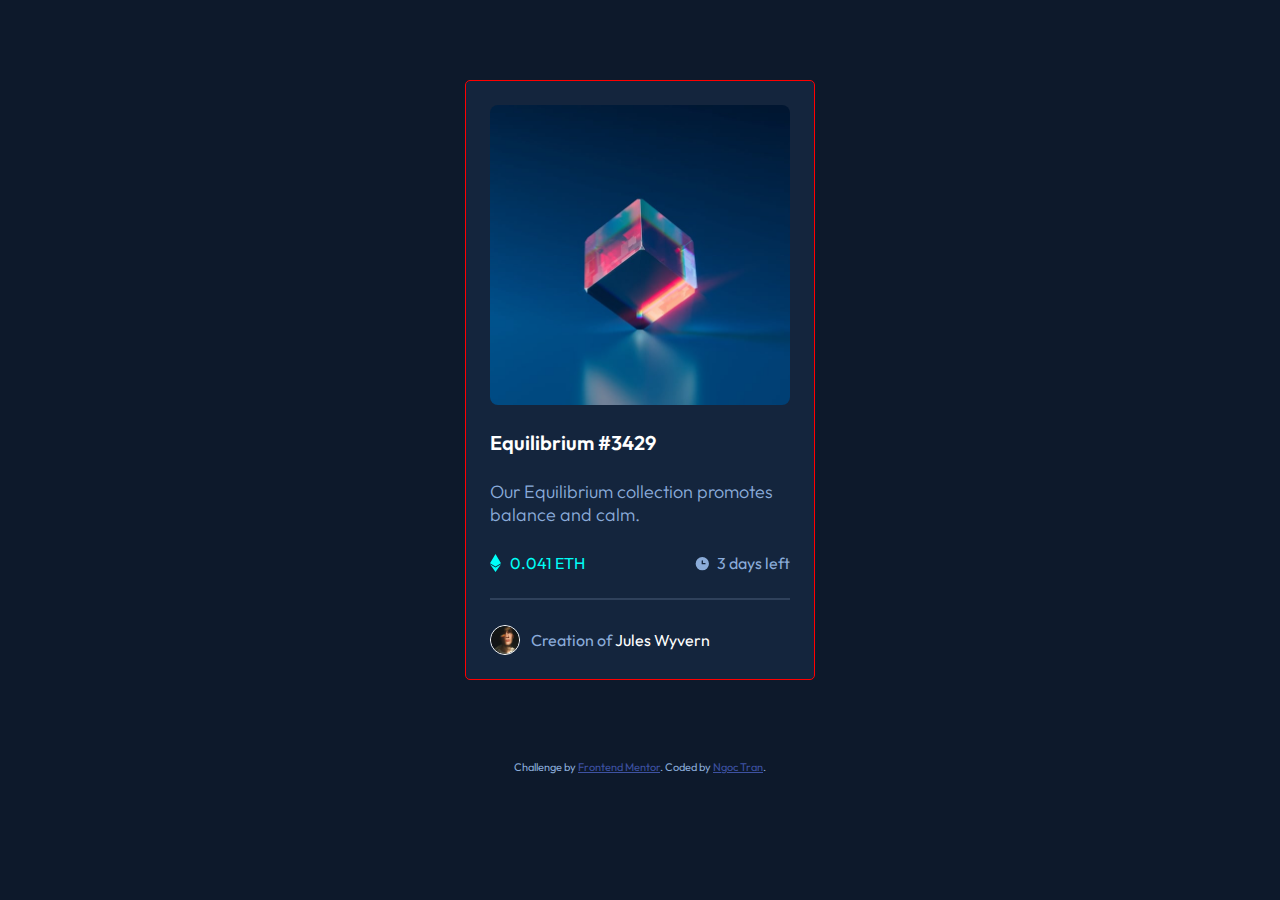
==== nft-preview-card-component/final/index.html @ 0e85f23d "finished" ====
<!DOCTYPE html>
<html lang="en">
  <head>
    <meta charset="UTF-8" />
    <meta name="viewport" content="width=device-width, initial-scale=1.0" />
    <!-- displays site properly based on user's device -->

    <link
      rel="icon"
      type="image/png"
      sizes="32x32"
      href="./images/favicon-32x32.png"
    />

    <link rel="preconnect" href="https://fonts.googleapis.com" />
    <link rel="preconnect" href="https://fonts.gstatic.com" crossorigin />
    <link
      href="https://fonts.googleapis.com/css2?family=Outfit:wght@300;400;600&display=swap"
      rel="stylesheet"
    />

    <title>Frontend Mentor | NFT preview card component</title>

    <!-- Feel free to remove these styles or customise in your own stylesheet 👍 -->
    <style>
      :root {
        --text-color: hsl(215, 51%, 70%);
        --white: hsl(0, 0%, 100%);
        --cyan: hsl(178, 100%, 50%);
        --transition: 0.3s ease-in-out all;
      }
      body {
        box-sizing: border-box;
        font-family: "Outfit", sans-serif;
        background: hsl(217, 54%, 11%);
      }
      .attribution {
        font-size: 11px;
        text-align: center;
        color: var(--text-color);
      }
      .attribution a {
        color: hsl(228, 45%, 44%);
      }

      .card {
        width: 300px;
        height: 550px;
        display: flex;
        flex-direction: column;
        margin: 5rem auto;
        border: 1px solid red;
        border-radius: 5px;
        justify-content: space-between;
        padding: 1.5rem;
        background: hsl(216, 50%, 16%);
      }

      p {
        color: var(--text-color);
        margin: 0;
      }

      .img-container {
        padding: 0;
        width: 100%;
        position: relative;
        border-radius: 0.5rem;
        transition: 2s ease-in-out all;
      }

      .img-container::after {
        position: absolute;
        top: 0;
        bottom: 0;
        left: 0;
        right: 0;
        background: hsla(178, 100%, 50%, 1);
        opacity: 0;
        content: "";
        transition: var(
          --transition
        ); /*https://stackoverflow.com/questions/19579340/css-transition-after-a-pseudo-element-how-to-transition-content-that-shows-o/19579514#19579514
        https://stackoverflow.com/a/7731584/15800311
        */
      }

      .img {
        display: block; /* Set img from inline to block to make img-container as same size as img  */
        /* https://newbedev.com/why-does-container-div-insist-on-being-slightly-larger-than-img-or-svg-content */
        width: 100%;
        border-radius: 0.5rem;
      }

      .img-overlay {
        width: 100%;
        opacity: 0;
        background: hsla(178, 100%, 50%, 1);
        position: absolute;
        top: 0;
        left: 0;
      }

      .view-icon {
        opacity: 0;
        position: absolute;
        top: 50%;
        left: 50%;
        transform: translate(-50%, -50%);
        /* https://stackoverflow.com/a/23384995/15800311 => center an absolutely positioned element in a div*/
        transition: var(--transition);
      }

      .img-container:hover::after {
        opacity: 0.5;
      }

      .img-container:hover .view-icon {
        opacity: 1;
      }

      h4 {
        margin: 0;
        color: hsl(0, 0%, 100%);
        font-size: 1.25rem;

        font-weight: 600;
      }

      h4:hover,
      .creator a:hover {
        color: var(--cyan);
        cursor: pointer;
      }

      .description {
        font-size: 18px;
        color: var(--text-color);
        font-weight: 300;
      }

      .currency-and-day {
        display: flex;
        justify-content: space-between;
      }

      .day {
        color: var(--text-color);
        font-weight: 400;
      }

      .currency {
        color: hsl(178, 100%, 50%);
      }

      .currency svg,
      .currency span,
      .day svg,
      .day span {
        vertical-align: middle;
        display: inline-block;
        /* https: //stackoverflow.com/questions/37742099/how-do-you-align-text-with-svg-elements
          https://www.geeksforgeeks.org/how-to-vertically-align-text-next-to-an-image-using-css/
         */
      }

      .currency-and-day svg {
        margin-right: 0.35rem;
      }

      .devider {
        border-top: 2px solid #2f415b;
        border-bottom: 0;
        border-left: 0;
        border-right: 0;
        width: 100%;
        margin: 0;
      }

      .img-avatar {
        height: 1.75rem;
        border-radius: 50%;
        border: var(--white) solid 1px;
        vertical-align: middle;
      }

      .creator {
        margin-left: 0.5rem;
        vertical-align: middle;
      }

      .creator a {
        color: white;
        text-decoration: none;
      }
    </style>
  </head>
  <body>
    <div class="card">
      <div class="img-container">
        <img
          class="img"
          src="images/image-equilibrium.jpg"
          alt="Equilibrium image"
        />
        <div class="view-icon">
          <svg width="48" height="48" xmlns="http://www.w3.org/2000/svg">
            <g fill="none" fill-rule="evenodd">
              <path d="M0 0h48v48H0z" />
              <path
                d="M24 9C14 9 5.46 15.22 2 24c3.46 8.78 12 15 22 15 10.01 0 18.54-6.22 22-15-3.46-8.78-11.99-15-22-15Zm0 25c-5.52 0-10-4.48-10-10s4.48-10 10-10 10 4.48 10 10-4.48 10-10 10Zm0-16c-3.31 0-6 2.69-6 6s2.69 6 6 6 6-2.69 6-6-2.69-6-6-6Z"
                fill="#FFF"
                fill-rule="nonzero"
              />
            </g>
          </svg>
        </div>
      </div>
      <h4>Equilibrium #3429</h4>
      <p class="description">
        Our Equilibrium collection promotes balance and calm.
      </p>
      <div class="currency-and-day">
        <span class="currency"
          ><svg width="11" height="18" xmlns="http://www.w3.org/2000/svg">
            <path
              d="M11 10.216 5.5 18 0 10.216l5.5 3.263 5.5-3.262ZM5.5 0l5.496 9.169L5.5 12.43 0 9.17 5.5 0Z"
              fill="#00FFF8"
            />
          </svg>
          <span>0.041 ETH</span></span
        >
        <span class="day"
          ><svg width="17" height="17" xmlns="http://www.w3.org/2000/svg">
            <path
              d="M8.305 2.007a6.667 6.667 0 1 0 0 13.334 6.667 6.667 0 0 0 0-13.334Zm2.667 7.334H8.305a.667.667 0 0 1-.667-.667V6.007a.667.667 0 0 1 1.334 0v2h2a.667.667 0 0 1 0 1.334Z"
              fill="#8BACD9"
            /></svg
          ><span>3 days left</span></span
        >
      </div>
      <hr class="devider" />
      <p>
        <img src="./images/image-avatar.png" alt="avatar" class="img-avatar" />
        <span class="creator"
          >Creation of <a href="#" title="Jules Wyvern">Jules Wyvern</a></span
        >
      </p>
    </div>
    <div class="attribution">
      Challenge by
      <a href="https://www.frontendmentor.io?ref=challenge" target="_blank"
        >Frontend Mentor</a
      >. Coded by <a href="#">Ngoc Tran</a>.
    </div>
  </body>
</html>
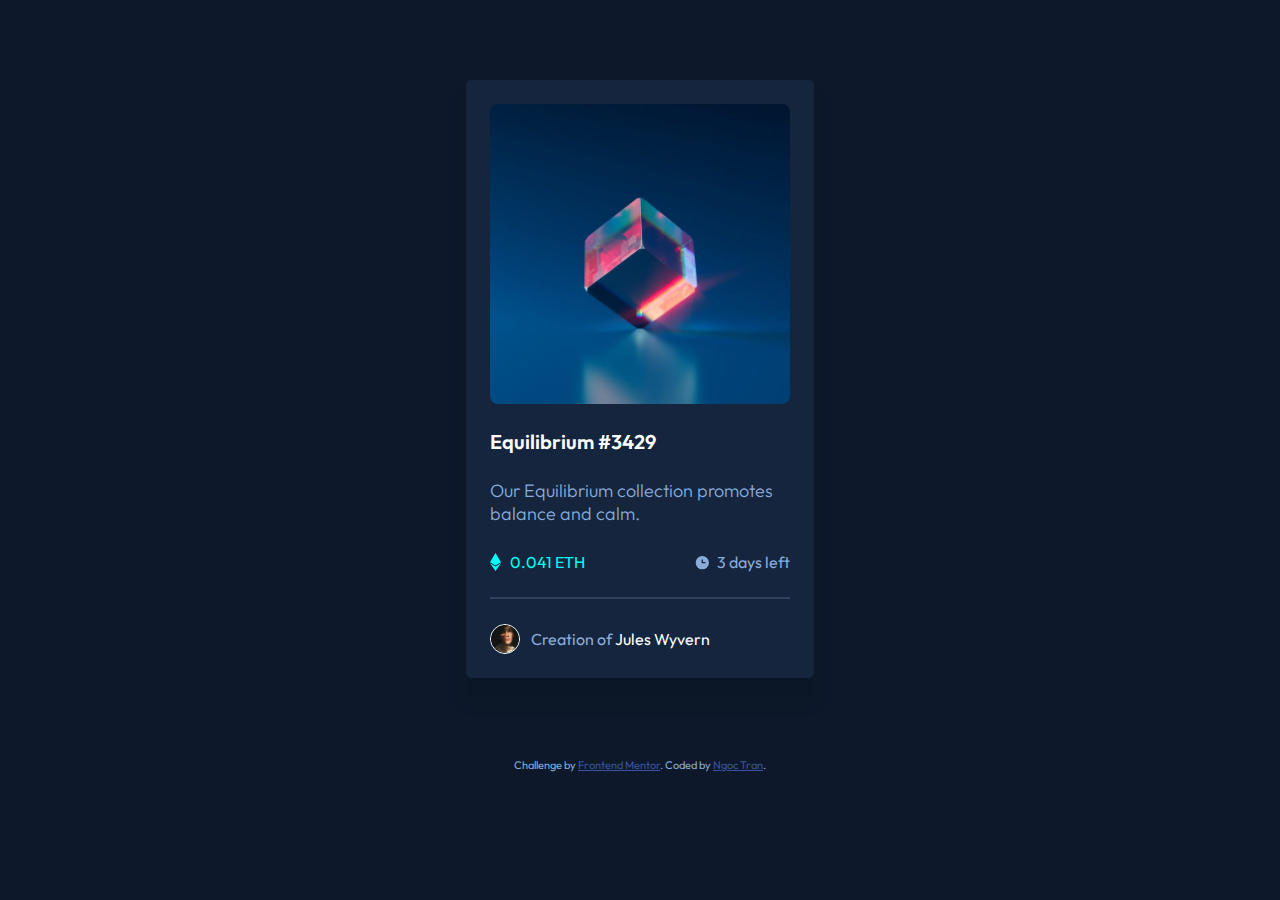
==== commit 1c78040a: "added shadow to card" ====
--- a/nft-preview-card-component/final/index.html
+++ b/nft-preview-card-component/final/index.html
@@ -49,11 +49,11 @@
         display: flex;
         flex-direction: column;
         margin: 5rem auto;
-        border: 1px solid red;
         border-radius: 5px;
         justify-content: space-between;
         padding: 1.5rem;
         background: hsl(216, 50%, 16%);
+        box-shadow: 0 20px 10px 10px rgb(0 0 0 / 8%);
       }
 
       p {
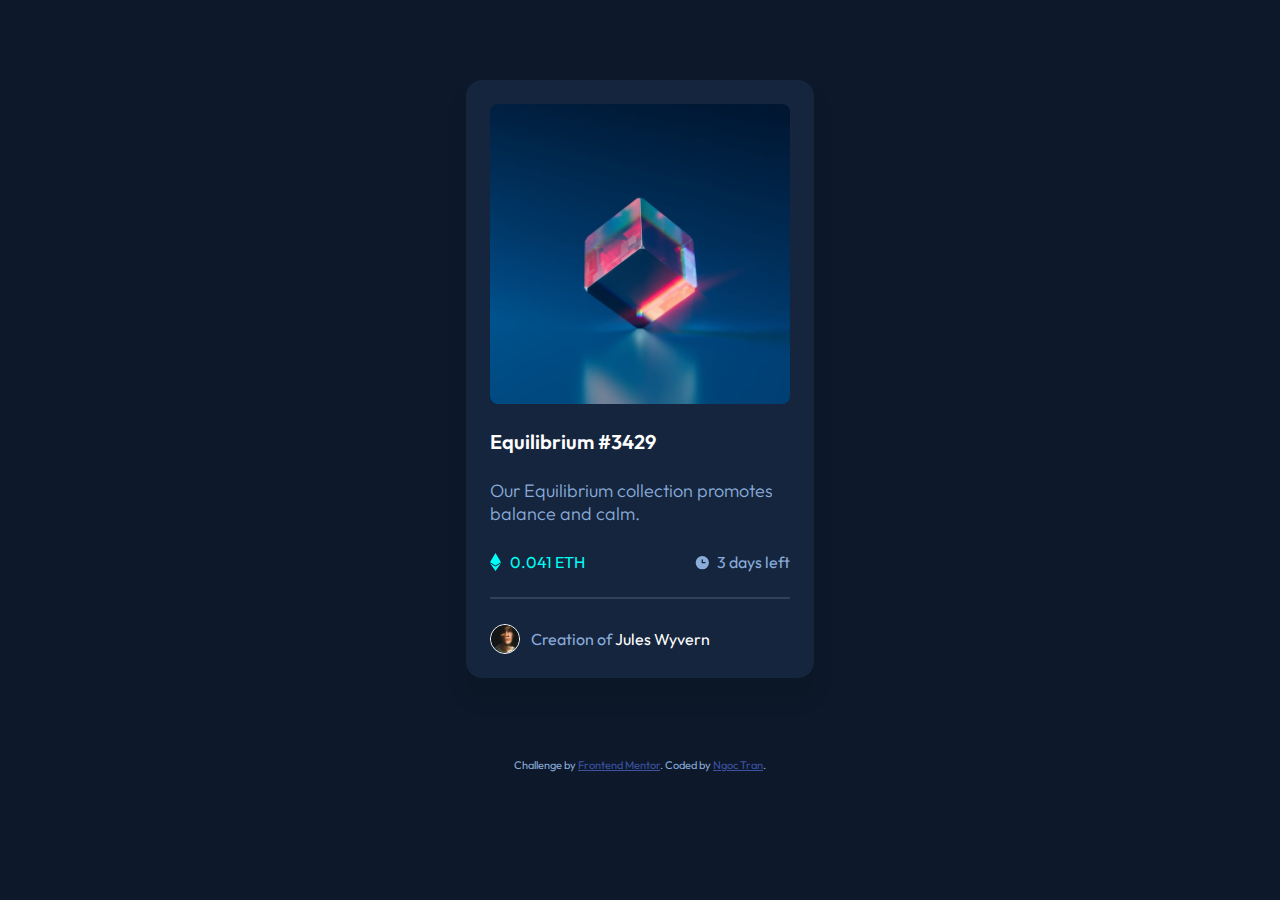
==== commit fb59663a: "rename css class using BEM" ====
--- a/nft-preview-card-component/final/index.html
+++ b/nft-preview-card-component/final/index.html
@@ -28,6 +28,7 @@
         --white: hsl(0, 0%, 100%);
         --cyan: hsl(178, 100%, 50%);
         --transition: 0.3s ease-in-out all;
+        --borderRadius: 0.5rem;
       }
       body {
         box-sizing: border-box;
@@ -49,7 +50,7 @@
         display: flex;
         flex-direction: column;
         margin: 5rem auto;
-        border-radius: 5px;
+        border-radius: 1rem;
         justify-content: space-between;
         padding: 1.5rem;
         background: hsl(216, 50%, 16%);
@@ -61,21 +62,22 @@
         margin: 0;
       }
 
-      .img-container {
+      .img-block {
         padding: 0;
         width: 100%;
         position: relative;
-        border-radius: 0.5rem;
+        border-radius: var(--borderRadius);
         transition: 2s ease-in-out all;
       }
 
-      .img-container::after {
+      .img-block::after {
         position: absolute;
         top: 0;
         bottom: 0;
         left: 0;
         right: 0;
         background: hsla(178, 100%, 50%, 1);
+        border-radius: var(--borderRadius);
         opacity: 0;
         content: "";
         transition: var(
@@ -85,23 +87,14 @@
         */
       }
 
-      .img {
-        display: block; /* Set img from inline to block to make img-container as same size as img  */
+      .img-block__img {
+        display: block; /* Set img from inline to block to make img-block as same size as img  */
         /* https://newbedev.com/why-does-container-div-insist-on-being-slightly-larger-than-img-or-svg-content */
         width: 100%;
         border-radius: 0.5rem;
       }
 
-      .img-overlay {
-        width: 100%;
-        opacity: 0;
-        background: hsla(178, 100%, 50%, 1);
-        position: absolute;
-        top: 0;
-        left: 0;
-      }
-
-      .view-icon {
+      .img-block__icon {
         opacity: 0;
         position: absolute;
         top: 50%;
@@ -111,15 +104,15 @@
         transition: var(--transition);
       }
 
-      .img-container:hover::after {
+      .img-block:hover::after {
         opacity: 0.5;
       }
 
-      .img-container:hover .view-icon {
+      .img-block:hover .img-block__icon {
         opacity: 1;
       }
 
-      h4 {
+      .card__title {
         margin: 0;
         color: hsl(0, 0%, 100%);
         font-size: 1.25rem;
@@ -127,36 +120,34 @@
         font-weight: 600;
       }
 
-      h4:hover,
-      .creator a:hover {
+      .card__title:hover,
+      .card__creator-name a:hover {
         color: var(--cyan);
         cursor: pointer;
       }
 
-      .description {
+      .card__description {
         font-size: 18px;
         color: var(--text-color);
         font-weight: 300;
       }
 
-      .currency-and-day {
+      .card__currency-and-day {
         display: flex;
         justify-content: space-between;
       }
 
-      .day {
+      .card__day {
         color: var(--text-color);
         font-weight: 400;
       }
 
-      .currency {
+      .card__currency {
         color: hsl(178, 100%, 50%);
       }
 
-      .currency svg,
-      .currency span,
-      .day svg,
-      .day span {
+      .card__currency > *,
+      .card__day > * {
         vertical-align: middle;
         display: inline-block;
         /* https: //stackoverflow.com/questions/37742099/how-do-you-align-text-with-svg-elements
@@ -164,11 +155,11 @@
          */
       }
 
-      .currency-and-day svg {
+      .card__currency-and-day svg {
         margin-right: 0.35rem;
       }
 
-      .devider {
+      .card__devider {
         border-top: 2px solid #2f415b;
         border-bottom: 0;
         border-left: 0;
@@ -177,81 +168,87 @@
         margin: 0;
       }
 
-      .img-avatar {
+      .card__avatar {
         height: 1.75rem;
         border-radius: 50%;
         border: var(--white) solid 1px;
         vertical-align: middle;
       }
 
-      .creator {
+      .card__creator-name {
         margin-left: 0.5rem;
         vertical-align: middle;
       }
 
-      .creator a {
+      .card__creator-name a {
         color: white;
         text-decoration: none;
       }
     </style>
   </head>
   <body>
-    <div class="card">
-      <div class="img-container">
-        <img
-          class="img"
-          src="images/image-equilibrium.jpg"
-          alt="Equilibrium image"
-        />
-        <div class="view-icon">
-          <svg width="48" height="48" xmlns="http://www.w3.org/2000/svg">
-            <g fill="none" fill-rule="evenodd">
-              <path d="M0 0h48v48H0z" />
+    <main>
+      <div class="card">
+        <div class="img-block">
+          <img
+            class="img-block__img"
+            src="images/image-equilibrium.jpg"
+            alt="Equilibrium image"
+          />
+          <div class="img-block__icon">
+            <svg width="48" height="48" xmlns="http://www.w3.org/2000/svg">
+              <g fill="none" fill-rule="evenodd">
+                <path d="M0 0h48v48H0z" />
+                <path
+                  d="M24 9C14 9 5.46 15.22 2 24c3.46 8.78 12 15 22 15 10.01 0 18.54-6.22 22-15-3.46-8.78-11.99-15-22-15Zm0 25c-5.52 0-10-4.48-10-10s4.48-10 10-10 10 4.48 10 10-4.48 10-10 10Zm0-16c-3.31 0-6 2.69-6 6s2.69 6 6 6 6-2.69 6-6-2.69-6-6-6Z"
+                  fill="#FFF"
+                  fill-rule="nonzero"
+                />
+              </g>
+            </svg>
+          </div>
+        </div>
+        <h1 class="card__title">Equilibrium #3429</h1>
+        <p class="card__description">
+          Our Equilibrium collection promotes balance and calm.
+        </p>
+        <div class="card__currency-and-day">
+          <span class="card__currency"
+            ><svg width="11" height="18" xmlns="http://www.w3.org/2000/svg">
               <path
-                d="M24 9C14 9 5.46 15.22 2 24c3.46 8.78 12 15 22 15 10.01 0 18.54-6.22 22-15-3.46-8.78-11.99-15-22-15Zm0 25c-5.52 0-10-4.48-10-10s4.48-10 10-10 10 4.48 10 10-4.48 10-10 10Zm0-16c-3.31 0-6 2.69-6 6s2.69 6 6 6 6-2.69 6-6-2.69-6-6-6Z"
-                fill="#FFF"
-                fill-rule="nonzero"
+                d="M11 10.216 5.5 18 0 10.216l5.5 3.263 5.5-3.262ZM5.5 0l5.496 9.169L5.5 12.43 0 9.17 5.5 0Z"
+                fill="#00FFF8"
               />
-            </g>
-          </svg>
+            </svg>
+            <span>0.041 ETH</span></span
+          >
+          <span class="card__day"
+            ><svg width="17" height="17" xmlns="http://www.w3.org/2000/svg">
+              <path
+                d="M8.305 2.007a6.667 6.667 0 1 0 0 13.334 6.667 6.667 0 0 0 0-13.334Zm2.667 7.334H8.305a.667.667 0 0 1-.667-.667V6.007a.667.667 0 0 1 1.334 0v2h2a.667.667 0 0 1 0 1.334Z"
+                fill="#8BACD9"
+              /></svg
+            ><span>3 days left</span></span
+          >
         </div>
+        <hr class="card__devider" />
+        <p class="card__creator">
+          <img
+            src="./images/image-avatar.png"
+            alt="avatar"
+            class="card__avatar"
+          />
+          <span class="card__creator-name"
+            >Creation of <a href="#" title="Jules Wyvern">Jules Wyvern</a></span
+          >
+        </p>
       </div>
-      <h4>Equilibrium #3429</h4>
-      <p class="description">
-        Our Equilibrium collection promotes balance and calm.
-      </p>
-      <div class="currency-and-day">
-        <span class="currency"
-          ><svg width="11" height="18" xmlns="http://www.w3.org/2000/svg">
-            <path
-              d="M11 10.216 5.5 18 0 10.216l5.5 3.263 5.5-3.262ZM5.5 0l5.496 9.169L5.5 12.43 0 9.17 5.5 0Z"
-              fill="#00FFF8"
-            />
-          </svg>
-          <span>0.041 ETH</span></span
-        >
-        <span class="day"
-          ><svg width="17" height="17" xmlns="http://www.w3.org/2000/svg">
-            <path
-              d="M8.305 2.007a6.667 6.667 0 1 0 0 13.334 6.667 6.667 0 0 0 0-13.334Zm2.667 7.334H8.305a.667.667 0 0 1-.667-.667V6.007a.667.667 0 0 1 1.334 0v2h2a.667.667 0 0 1 0 1.334Z"
-              fill="#8BACD9"
-            /></svg
-          ><span>3 days left</span></span
-        >
+      <div class="attribution">
+        Challenge by
+        <a href="https://www.frontendmentor.io?ref=challenge" target="_blank"
+          >Frontend Mentor</a
+        >. Coded by <a href="#">Ngoc Tran</a>.
       </div>
-      <hr class="devider" />
-      <p>
-        <img src="./images/image-avatar.png" alt="avatar" class="img-avatar" />
-        <span class="creator"
-          >Creation of <a href="#" title="Jules Wyvern">Jules Wyvern</a></span
-        >
-      </p>
-    </div>
-    <div class="attribution">
-      Challenge by
-      <a href="https://www.frontendmentor.io?ref=challenge" target="_blank"
-        >Frontend Mentor</a
-      >. Coded by <a href="#">Ngoc Tran</a>.
-    </div>
+    </main>
   </body>
 </html>
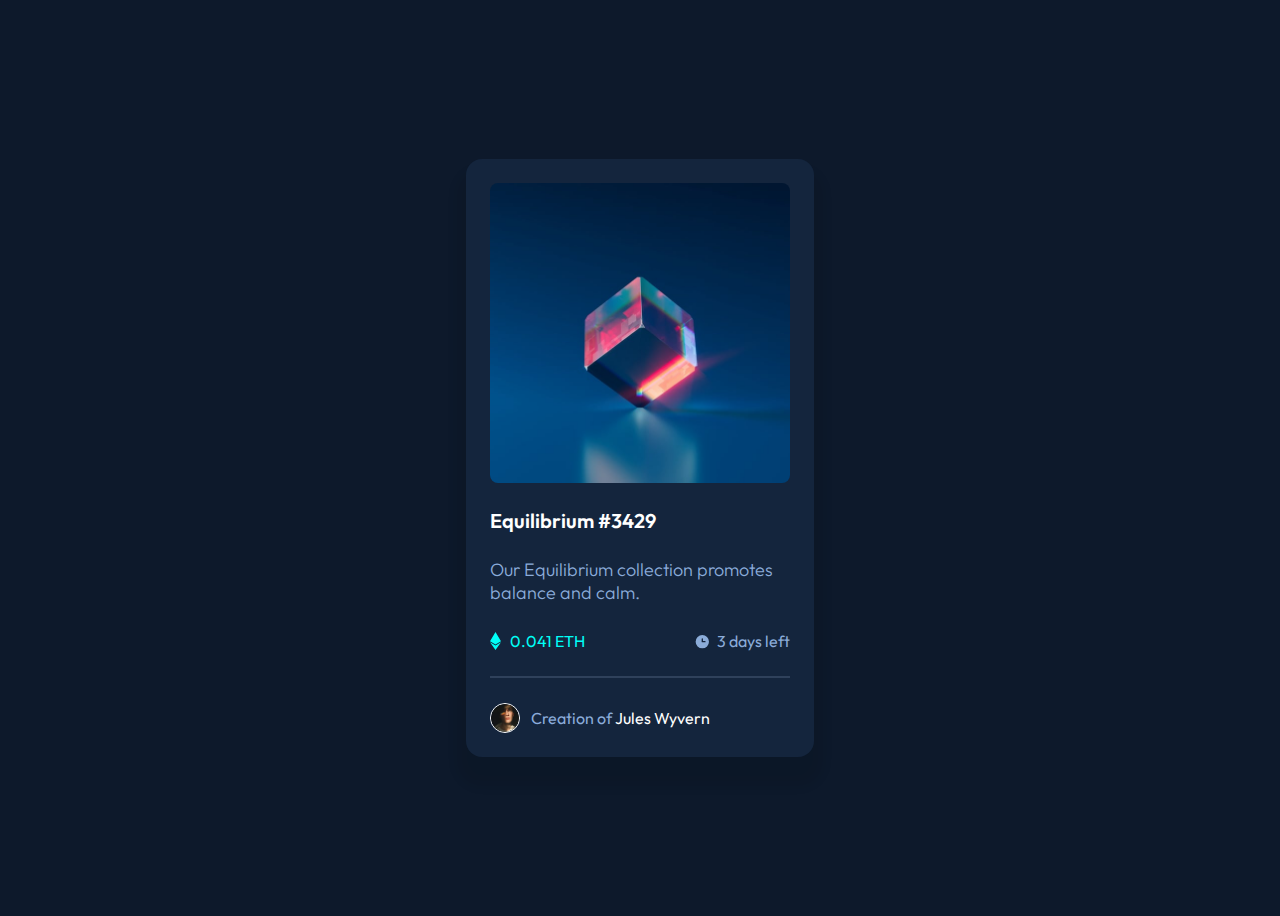
==== commit 2d4c6f51: "change card position" ====
--- a/nft-preview-card-component/final/index.html
+++ b/nft-preview-card-component/final/index.html
@@ -34,14 +34,10 @@
         box-sizing: border-box;
         font-family: "Outfit", sans-serif;
         background: hsl(217, 54%, 11%);
-      }
-      .attribution {
-        font-size: 11px;
-        text-align: center;
-        color: var(--text-color);
-      }
-      .attribution a {
-        color: hsl(228, 45%, 44%);
+        display: flex;
+        justify-content: center;
+        align-items: center;
+        height: 100vh;
       }
 
       .card {
@@ -49,7 +45,7 @@
         height: 550px;
         display: flex;
         flex-direction: column;
-        margin: 5rem auto;
+        margin: 10 auto;
         border-radius: 1rem;
         justify-content: space-between;
         padding: 1.5rem;
@@ -243,12 +239,6 @@
           >
         </p>
       </div>
-      <div class="attribution">
-        Challenge by
-        <a href="https://www.frontendmentor.io?ref=challenge" target="_blank"
-          >Frontend Mentor</a
-        >. Coded by <a href="#">Ngoc Tran</a>.
-      </div>
     </main>
   </body>
 </html>
